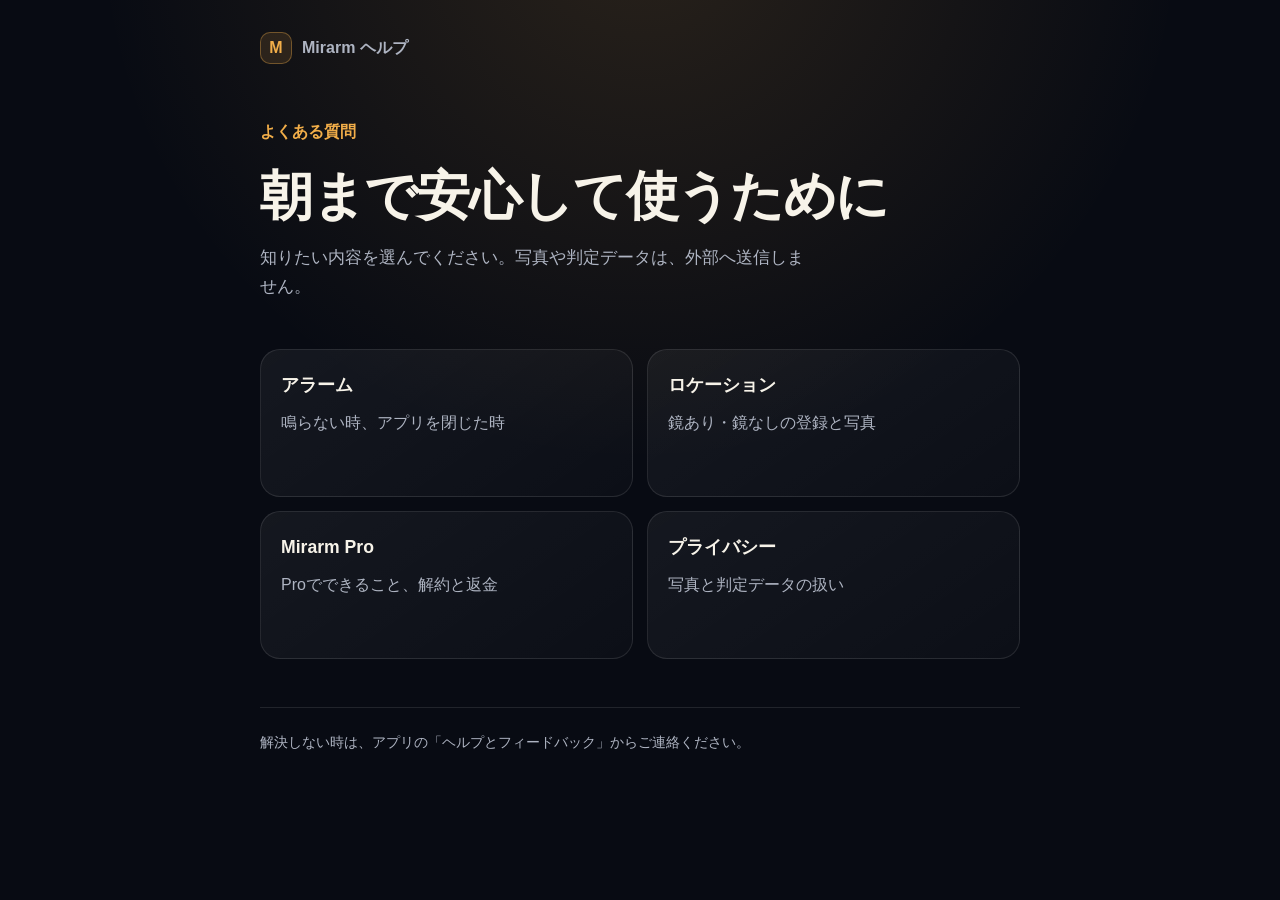
==== index.html @ 3942aad4 "Publish Mirarm help center" ====
<!doctype html>
<html lang="ja">
<head>
  <meta charset="utf-8">
  <meta name="viewport" content="width=device-width, initial-scale=1">
  <meta name="description" content="Mirarmの使い方と、よくある質問への回答です。">
  <title>Mirarm ヘルプ</title>
  <link rel="stylesheet" href="styles.css">
</head>
<body>
  <main class="shell">
    <a class="brand" href="index.html"><span class="brand-mark" aria-hidden="true">M</span>Mirarm ヘルプ</a>
    <header>
      <p class="eyebrow">よくある質問</p>
      <h1>朝まで安心して使うために</h1>
      <p class="lead">知りたい内容を選んでください。写真や判定データは、外部へ送信しません。</p>
    </header>
    <nav class="grid" aria-label="ヘルプのカテゴリ">
      <a class="card" href="alarm.html"><strong>アラーム</strong><span>鳴らない時、アプリを閉じた時</span></a>
      <a class="card" href="location.html"><strong>ロケーション</strong><span>鏡あり・鏡なしの登録と写真</span></a>
      <a class="card" href="pro.html"><strong>Mirarm Pro</strong><span>Proでできること、解約と返金</span></a>
      <a class="card" href="privacy.html"><strong>プライバシー</strong><span>写真と判定データの扱い</span></a>
    </nav>
    <footer>解決しない時は、アプリの「ヘルプとフィードバック」からご連絡ください。</footer>
  </main>
</body>
</html>
---- styles.css ----
:root {
  color-scheme: dark;
  --ink: #080b13;
  --panel: #111725;
  --line: rgba(255, 255, 255, 0.1);
  --text: #f7f3e9;
  --muted: #aeb4c2;
  --amber: #f2ae49;
  --amber-soft: rgba(242, 174, 73, 0.12);
}

* { box-sizing: border-box; }

html { background: var(--ink); }

body {
  margin: 0;
  color: var(--text);
  background:
    radial-gradient(circle at 50% -10%, rgba(242, 174, 73, 0.14), transparent 34rem),
    var(--ink);
  font-family: -apple-system, BlinkMacSystemFont, "SF Pro Text", "Hiragino Sans", sans-serif;
  font-size: 16px;
  line-height: 1.75;
}

a { color: inherit; }

.shell {
  width: min(760px, calc(100% - 32px));
  margin: 0 auto;
  padding: 32px 0 64px;
}

.brand {
  display: inline-flex;
  align-items: center;
  gap: 10px;
  color: var(--muted);
  text-decoration: none;
  font-weight: 650;
}

.brand-mark {
  display: grid;
  width: 32px;
  height: 32px;
  place-items: center;
  border: 1px solid rgba(242, 174, 73, 0.35);
  border-radius: 10px;
  color: var(--amber);
  background: var(--amber-soft);
}

header { padding: 54px 0 32px; }

h1, h2 { line-height: 1.3; letter-spacing: -0.025em; }
h1 { margin: 0 0 12px; font-size: clamp(2rem, 8vw, 3.3rem); }
h2 { margin: 40px 0 14px; font-size: 1.35rem; }
p { margin: 0 0 16px; }
.lead { max-width: 35rem; color: var(--muted); font-size: 1.05rem; }

.grid {
  display: grid;
  grid-template-columns: repeat(2, minmax(0, 1fr));
  gap: 14px;
}

.card, .answer {
  border: 1px solid var(--line);
  border-radius: 20px;
  background: linear-gradient(145deg, rgba(255,255,255,0.055), rgba(255,255,255,0.018));
}

.card {
  display: block;
  min-height: 148px;
  padding: 20px;
  text-decoration: none;
  transition: transform 160ms ease, border-color 160ms ease, background 160ms ease;
}

.card:hover, .card:focus-visible {
  transform: translateY(-2px);
  border-color: rgba(242, 174, 73, 0.45);
  background: linear-gradient(145deg, rgba(242,174,73,0.11), rgba(255,255,255,0.025));
  outline: none;
}

.card strong { display: block; margin-bottom: 8px; font-size: 1.1rem; }
.card span { color: var(--muted); }
.eyebrow { color: var(--amber); font-weight: 700; }
.back { display: inline-block; margin-top: 28px; color: var(--muted); }

.answer { padding: 22px; }
.answer + .answer { margin-top: 14px; }
.answer h2 { margin: 0 0 10px; }
.answer p:last-child { margin-bottom: 0; }

footer {
  margin-top: 48px;
  padding-top: 22px;
  border-top: 1px solid var(--line);
  color: var(--muted);
  font-size: 0.9rem;
}

@media (max-width: 600px) {
  .shell { width: min(100% - 24px, 760px); padding-top: 20px; }
  header { padding-top: 42px; }
  .grid { grid-template-columns: 1fr; }
  .card { min-height: 0; }
}

@media (prefers-reduced-motion: reduce) {
  .card { transition: none; }
}
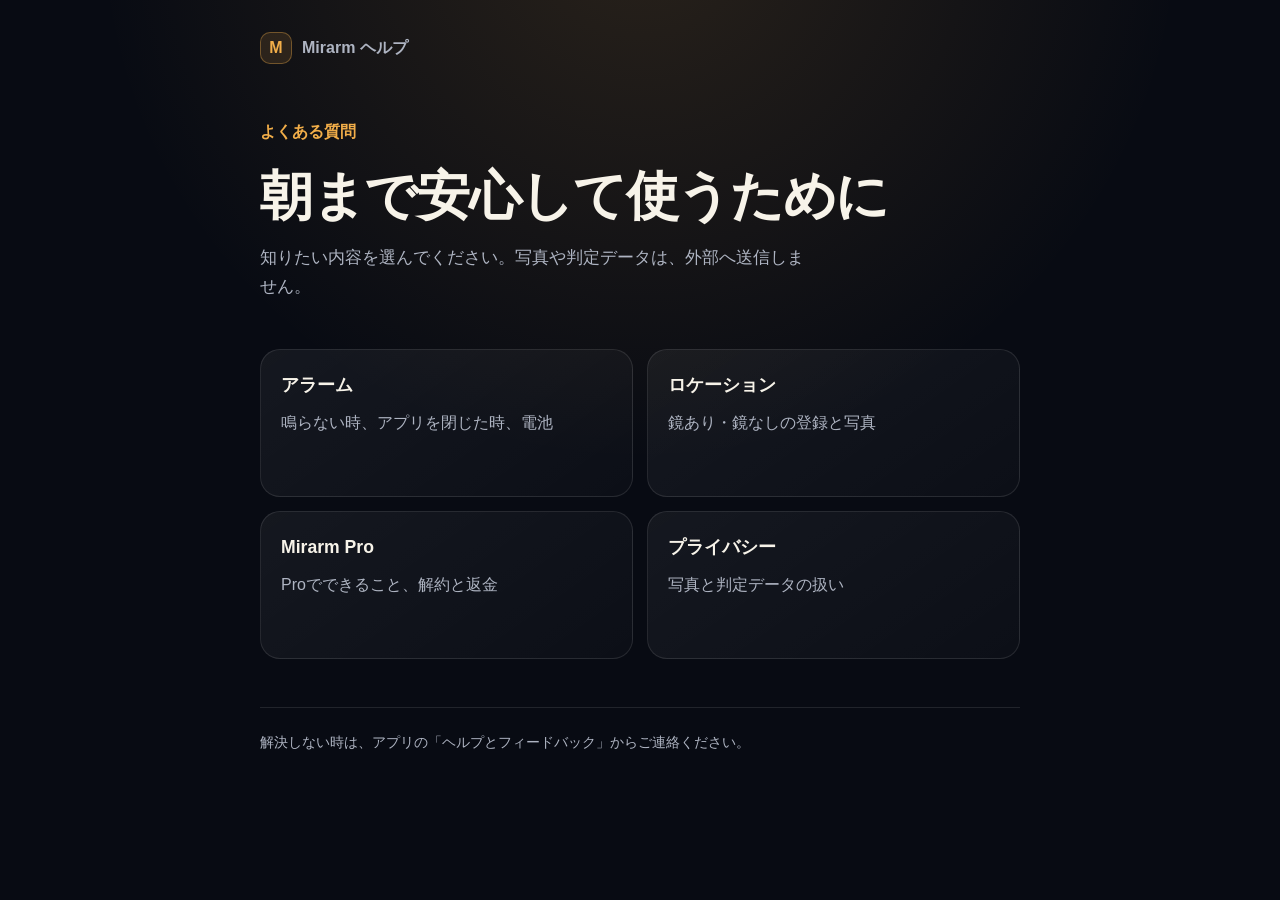
==== commit 15a72198: "Add battery usage note to alarm help Co-Authored-By: Claude Opus 5.5 <noreply@anthropic.com>" ====
--- a/index.html
+++ b/index.html
@@ -16,7 +16,7 @@
       <p class="lead">知りたい内容を選んでください。写真や判定データは、外部へ送信しません。</p>
     </header>
     <nav class="grid" aria-label="ヘルプのカテゴリ">
-      <a class="card" href="alarm.html"><strong>アラーム</strong><span>鳴らない時、アプリを閉じた時</span></a>
+      <a class="card" href="alarm.html"><strong>アラーム</strong><span>鳴らない時、アプリを閉じた時、電池</span></a>
       <a class="card" href="location.html"><strong>ロケーション</strong><span>鏡あり・鏡なしの登録と写真</span></a>
       <a class="card" href="pro.html"><strong>Mirarm Pro</strong><span>Proでできること、解約と返金</span></a>
       <a class="card" href="privacy.html"><strong>プライバシー</strong><span>写真と判定データの扱い</span></a>
